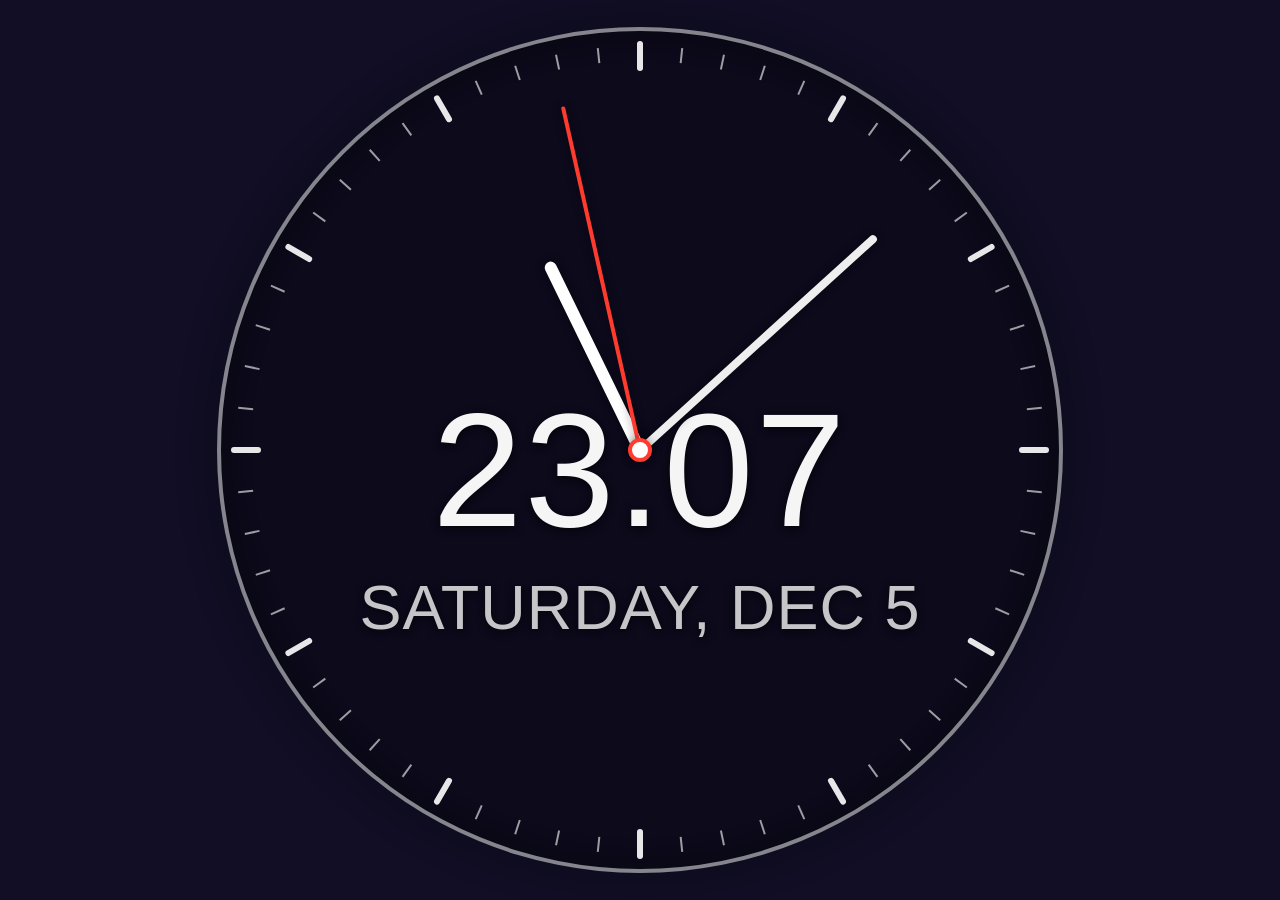
==== src/index.html @ b0d95bd7 "Restructure and attempt to improve performance." ====
<!DOCTYPE html>
<html lang="en">

<head>
    <meta charset="UTF-8">
    <meta name="viewport" content="width=device-width, initial-scale=1.0, maximum-scale=1.0, user-scalable=no">
    <meta name="apple-mobile-web-app-capable" content="yes">
    <meta name="apple-mobile-web-app-status-bar-style" content="black">
    <title>Nightstand Clock</title>
    <link rel="stylesheet" href="style.css">
</head>

<body>
    <div id="clock-container">
        <div id="clock-face">
            <div id="ticks"></div>
            <div id="digital-container">
                <div id="digital-time">--:--</div>
                <div id="digital-date">--</div>
            </div>
            <div id="hour-hand" class="hand"></div>
            <div id="minute-hand" class="hand"></div>
            <div id="second-hand" class="hand"></div>
            <div id="center-dot"></div>
        </div>
    </div>
    <script src="script.js"></script>
</body>

</html>
---- src/style.css ----
/* Reset */
* {
    box-sizing: border-box;
    margin: 0;
    padding: 0;
}

/* Root variables */
:root {
    --bg-color: #000;
    --primary-color: #ff3b30; /* accent for second hand */
    --hand-color: #fff;
    --transition-speed: 0.2s;
    --clock-padding: 3vmin;
}

/* Base */
html, body {
    width: 100%;
    height: 100%;
    overflow: hidden;
    font-family: -apple-system, BlinkMacSystemFont, "Segoe UI", Roboto, Helvetica, Arial, sans-serif;
    background-color: var(--bg-color);
    transition: background-color 1s linear;
    color: #fff;
}

/* Clock container */
#clock-container {
    width: 100%;
    height: 100%;
    padding: var(--clock-padding);
    display: flex;
    justify-content: center;
    align-items: center;
}
/* iOS 9 fallback */
#clock-container {
    display: -webkit-flex;
    -webkit-justify-content: center;
    -webkit-align-items: center;
}

/* Clock face */
#clock-face {
    position: relative;
    width: calc(100vmin - (2 * var(--clock-padding)));
    height: calc(100vmin - (2 * var(--clock-padding)));
    border-radius: 50%;
    background: rgba(0, 0, 0, 0.25);
    border: 4px solid rgba(255, 255, 255, 0.5);
    box-shadow: inset 0 0 40px rgba(0, 0, 0, 0.5), 0 0 40px rgba(0, 0, 0, 0.3);
}

/* Ticks */
#ticks {
    position: absolute;
    width: 100%;
    height: 100%;
    top: 0;
    left: 0;
}
.tick {
    position: absolute;
    top: 0;
    left: 50%;
    transform-origin: bottom center;
    -webkit-transform-origin: bottom center;
    background-color: transparent;
    height: 50%;
}
.tick-hour {
    width: 6px;
    margin-left: -3px;
}
.tick-hour::after {
    content: '';
    position: absolute;
    top: 10px;
    left: 0;
    width: 100%;
    height: 30px;
    background-color: rgba(255, 255, 255, 0.9);
    border-radius: 3px;
    transition: background-color var(--transition-speed);
}
.tick-minute {
    width: 2px;
    margin-left: -1px;
}
.tick-minute::after {
    content: '';
    position: absolute;
    top: 15px;
    left: 0;
    width: 100%;
    height: 15px;
    background-color: rgba(255, 255, 255, 0.6);
    transition: background-color var(--transition-speed);
}

/* Digital display */
#digital-container {
    position: absolute;
    width: 78%;
    bottom: 27%;
    left: 50%;
    transform: translateX(-50%);
    text-align: center;
    color: rgba(255, 255, 255, 0.96);
    text-shadow: 0 2px 8px rgba(0, 0, 0, 0.75);
}
#digital-time {
    font-size: 18vmin;
    font-weight: 300;
    letter-spacing: 2px;
    margin-bottom: 8px;
    transition: color var(--transition-speed);
}
#digital-date {
    font-size: 7vmin;
    font-weight: 400;
    text-transform: uppercase;
    letter-spacing: 1px;
    opacity: 0.8;
    transition: opacity var(--transition-speed);
}

/* Hands */
.hand {
    position: absolute;
    bottom: 50%;
    left: 50%;
    transform-origin: 50% 100%;
    -webkit-transform-origin: 50% 100%;
    border-radius: 10px 10px 0 0;
    box-shadow: 0 0 10px rgba(0, 0, 0, 0.4);
    transition: transform var(--transition-speed) ease-out;
    z-index: 2;
}
#hour-hand {
    width: 12px;
    height: 25%;
    margin-left: -6px;
    background-color: var(--hand-color);
}
#minute-hand {
    width: 8px;
    height: 38%;
    margin-left: -4px;
    background-color: #eee;
}
#second-hand {
    width: 4px;
    height: 42%;
    margin-left: -2px;
    background-color: var(--primary-color);
}

/* Center dot */
#center-dot {
    position: absolute;
    top: 50%;
    left: 50%;
    width: 24px;
    height: 24px;
    margin-top: -12px;
    margin-left: -12px;
    background-color: #fff;
    border: 4px solid var(--primary-color);
    border-radius: 50%;
    box-shadow: 0 0 10px rgba(0, 0, 0, 0.4);
    z-index: 3;
}
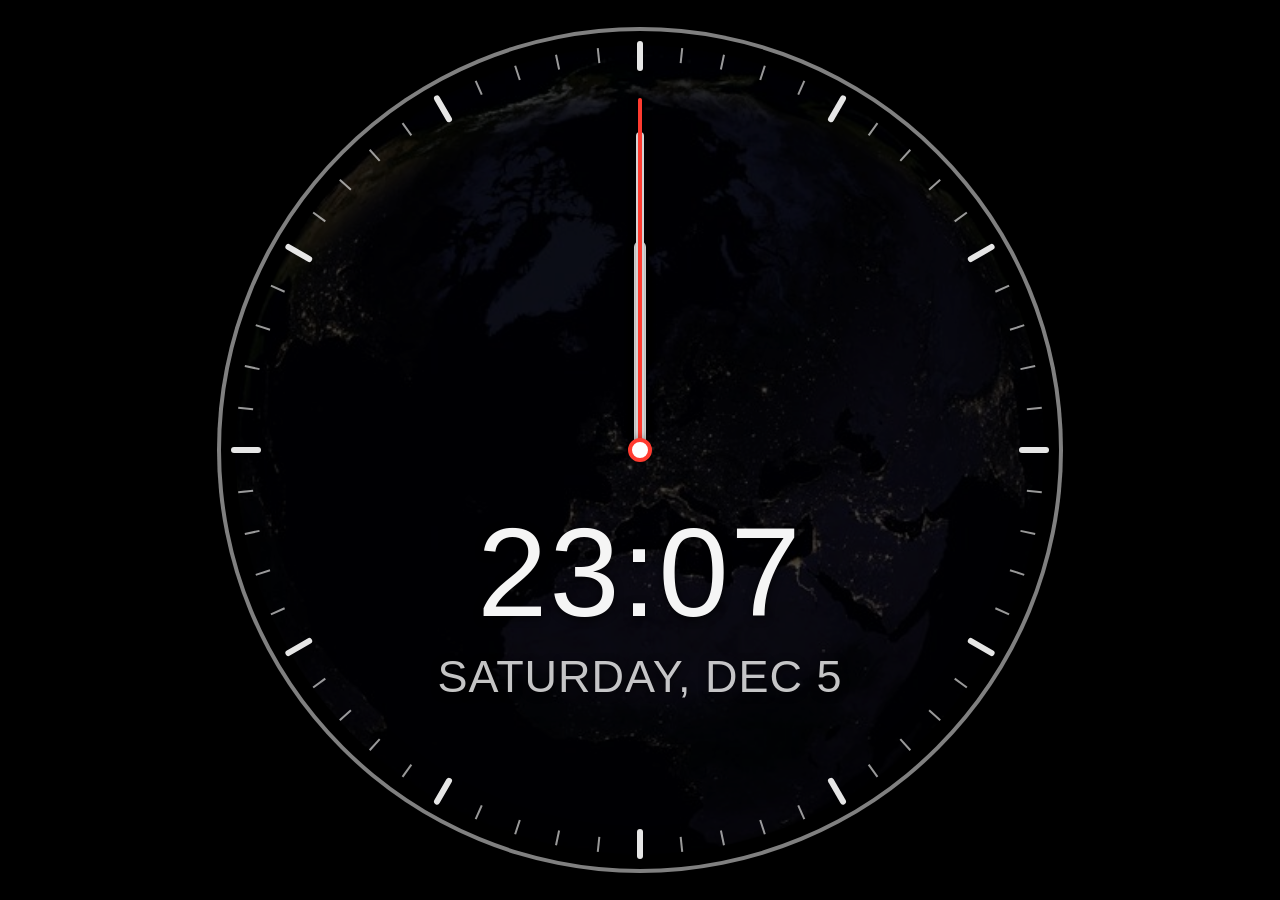
==== commit 7d19f703: "Integrated decisions into main implementation." ====
--- a/src/index.html
+++ b/src/index.html
@@ -7,10 +7,15 @@
     <meta name="apple-mobile-web-app-capable" content="yes">
     <meta name="apple-mobile-web-app-status-bar-style" content="black">
     <title>Nightstand Clock</title>
-    <link rel="stylesheet" href="style.css">
+    <!-- Bump the shared asset version when shipped CSS/JS changes. -->
+    <link rel="stylesheet" href="style.css?v=earth-2">
 </head>
 
 <body>
+    <div id="earth-backdrop" aria-hidden="true">
+        <img id="earth-still" alt="">
+        <canvas id="earth-surface" width="512" height="512"></canvas>
+    </div>
     <div id="clock-container">
         <div id="clock-face">
             <div id="ticks"></div>
@@ -24,7 +29,9 @@
             <div id="center-dot"></div>
         </div>
     </div>
-    <script src="script.js"></script>
+    <script src="script.js?v=earth-2"></script>
+    <script src="earth-math.js?v=earth-2"></script>
+    <script src="earth.js?v=earth-2"></script>
 </body>
 
-</html>+</html>
--- a/src/style.css
+++ b/src/style.css
@@ -102,23 +102,23 @@
 /* Digital display */
 #digital-container {
     position: absolute;
-    width: 78%;
-    bottom: 27%;
-    left: 50%;
-    transform: translateX(-50%);
+    width: 72%;
+    top: 68%;
+    left: 50%;
+    transform: translate(-50%, -50%);
     text-align: center;
     color: rgba(255, 255, 255, 0.96);
     text-shadow: 0 2px 8px rgba(0, 0, 0, 0.75);
 }
 #digital-time {
-    font-size: 18vmin;
+    font-size: 14vmin;
     font-weight: 300;
     letter-spacing: 2px;
-    margin-bottom: 8px;
+    margin-bottom: 6px;
     transition: color var(--transition-speed);
 }
 #digital-date {
-    font-size: 7vmin;
+    font-size: 5vmin;
     font-weight: 400;
     text-transform: uppercase;
     letter-spacing: 1px;
@@ -133,9 +133,19 @@
     left: 50%;
     transform-origin: 50% 100%;
     -webkit-transform-origin: 50% 100%;
+    animation-name: hand-rotate;
+    animation-timing-function: linear;
+    animation-iteration-count: infinite;
+    animation-play-state: running;
+    animation-fill-mode: both;
+    -webkit-animation-name: hand-rotate;
+    -webkit-animation-timing-function: linear;
+    -webkit-animation-iteration-count: infinite;
+    -webkit-animation-play-state: running;
+    -webkit-animation-fill-mode: both;
     border-radius: 10px 10px 0 0;
     box-shadow: 0 0 10px rgba(0, 0, 0, 0.4);
-    transition: transform var(--transition-speed) ease-out;
+    will-change: transform;
     z-index: 2;
 }
 #hour-hand {
@@ -155,6 +165,16 @@
     height: 42%;
     margin-left: -2px;
     background-color: var(--primary-color);
+}
+
+@-webkit-keyframes hand-rotate {
+    from { -webkit-transform: rotate(0deg); }
+    to { -webkit-transform: rotate(360deg); }
+}
+
+@keyframes hand-rotate {
+    from { transform: rotate(0deg); }
+    to { transform: rotate(360deg); }
 }
 
 /* Center dot */
@@ -172,3 +192,27 @@
     box-shadow: 0 0 10px rgba(0, 0, 0, 0.4);
     z-index: 3;
 }
+
+/* Fixed geography; sunlight alone changes. Clock remains in the foreground. */
+#earth-backdrop {
+    display: none;
+    position: absolute;
+    width: 90vmin;
+    height: 90vmin;
+    top: 50%;
+    left: 50%;
+    -webkit-transform: translate(-50%, -50%);
+    transform: translate(-50%, -50%);
+    border-radius: 50%;
+    overflow: hidden;
+    opacity: 0.4;
+    pointer-events: none;
+}
+#earth-still, #earth-surface {
+    display: none;
+    width: 100%;
+    height: 100%;
+}
+#earth-backdrop ~ #clock-container {
+    position: relative;
+}
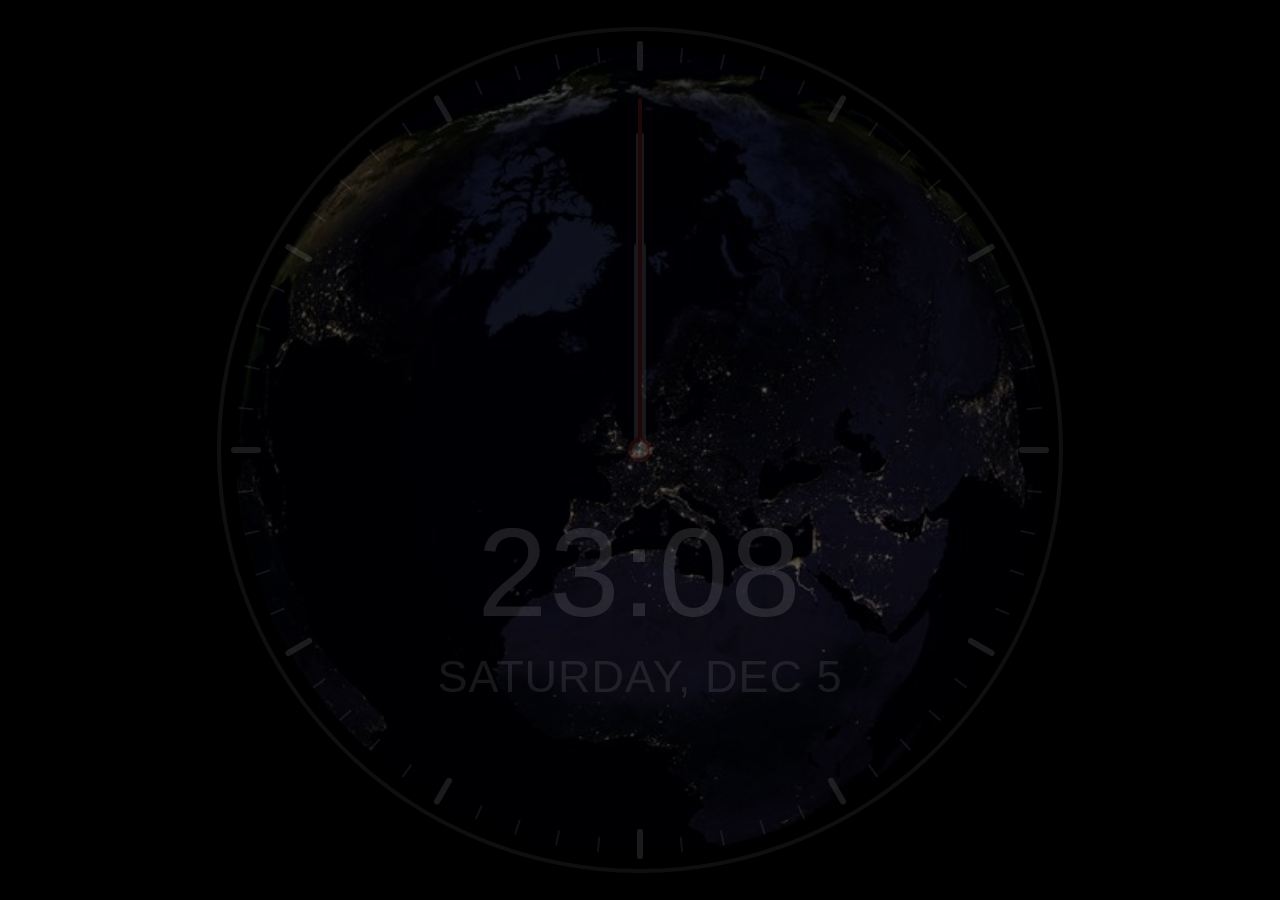
==== commit ad912842: "Brightness controls" ====
--- a/src/index.html
+++ b/src/index.html
@@ -8,7 +8,7 @@
     <meta name="apple-mobile-web-app-status-bar-style" content="black">
     <title>Nightstand Clock</title>
     <!-- Bump the shared asset version when shipped CSS/JS changes. -->
-    <link rel="stylesheet" href="style.css?v=earth-2">
+    <link rel="stylesheet" href="style.css?v=brightness-1">
 </head>
 
 <body>
@@ -16,7 +16,7 @@
         <img id="earth-still" alt="">
         <canvas id="earth-surface" width="512" height="512"></canvas>
     </div>
-    <div id="clock-container">
+    <div id="clock-container" style="opacity: 0.12">
         <div id="clock-face">
             <div id="ticks"></div>
             <div id="digital-container">
@@ -29,9 +29,29 @@
             <div id="center-dot"></div>
         </div>
     </div>
-    <script src="script.js?v=earth-2"></script>
-    <script src="earth-math.js?v=earth-2"></script>
-    <script src="earth.js?v=earth-2"></script>
+    <button id="brightness-toggle" type="button" aria-label="Show brightness controls"
+        aria-controls="brightness-panel" aria-expanded="false"></button>
+    <section id="brightness-panel" role="region" aria-label="Brightness controls" hidden>
+        <div class="brightness-heading">Brightness <button id="brightness-close" type="button">Hide</button></div>
+        <label for="brightness-mode">Profile</label>
+        <select id="brightness-mode">
+            <option value="auto">Auto</option>
+            <option value="day">Day</option>
+            <option value="night">Night</option>
+        </select>
+        <p id="brightness-profile"></p>
+        <label for="clock-brightness">Clock <span id="clock-brightness-value"></span></label>
+        <input id="clock-brightness" type="range" min="0" max="100" step="1" value="12">
+        <label for="earth-brightness">Earth <span id="earth-brightness-value"></span></label>
+        <input id="earth-brightness" type="range" min="0" max="100" step="1" value="40">
+        <p>Auto: Day 08:00–20:00, Night 20:00–08:00 (local time). Select Day or Night to adjust and preview it.</p>
+        <p id="brightness-storage">Settings save on this device. Tap the top-right corner to show or hide controls.</p>
+    </section>
+    <!-- Apply saved intensity before starting the clock or loading Earth imagery. -->
+    <script src="brightness.js?v=brightness-1"></script>
+    <script src="script.js?v=brightness-1"></script>
+    <script src="earth-math.js?v=brightness-1"></script>
+    <script src="earth.js?v=brightness-1"></script>
 </body>
 
 </html>
--- a/src/style.css
+++ b/src/style.css
@@ -216,3 +216,108 @@
 #earth-backdrop ~ #clock-container {
     position: relative;
 }
+
+/* Production calibration controls. The closed corner target emits no light. */
+#brightness-toggle {
+    position: fixed;
+    top: 0;
+    right: 0;
+    width: 64px;
+    height: 64px;
+    z-index: 20;
+    border: 0;
+    padding: 0;
+    background: transparent;
+    color: transparent;
+    -webkit-appearance: none;
+    -webkit-tap-highlight-color: transparent;
+    cursor: pointer;
+}
+#brightness-toggle:focus {
+    outline: none;
+}
+#brightness-panel[hidden] {
+    display: none;
+}
+#brightness-panel {
+    position: fixed;
+    z-index: 21;
+    top: 68px;
+    right: 12px;
+    width: 300px;
+    max-width: calc(100% - 24px);
+    max-height: calc(100% - 80px);
+    overflow-y: auto;
+    -webkit-overflow-scrolling: touch;
+    padding: 16px;
+    background: #080808;
+    color: #888;
+    border: 1px solid #252525;
+    border-radius: 8px;
+    font-size: 15px;
+    line-height: 1.4;
+}
+.brightness-heading {
+    font-size: 18px;
+    margin-bottom: 12px;
+}
+#brightness-panel button, #brightness-panel select {
+    background: #151515;
+    color: #999;
+    border: 1px solid #333;
+    border-radius: 4px;
+    min-height: 44px;
+    padding: 4px 12px;
+    font: inherit;
+}
+#brightness-close {
+    float: right;
+}
+#brightness-panel label {
+    display: block;
+    clear: both;
+    margin-top: 12px;
+}
+#brightness-panel label span {
+    float: right;
+}
+#brightness-mode {
+    width: 100%;
+}
+#brightness-panel p {
+    margin-top: 12px;
+    font-size: 13px;
+}
+#brightness-panel input[type="range"] {
+    -webkit-appearance: none;
+    appearance: none;
+    display: block;
+    width: 100%;
+    height: 44px;
+    background: transparent;
+}
+#brightness-panel input[type="range"]::-webkit-slider-runnable-track {
+    height: 4px;
+    background: #383838;
+    border-radius: 2px;
+}
+#brightness-panel input[type="range"]::-webkit-slider-thumb {
+    -webkit-appearance: none;
+    width: 28px;
+    height: 28px;
+    margin-top: -12px;
+    border: 1px solid #555;
+    border-radius: 50%;
+    background: #777;
+}
+#brightness-panel input[type="range"]::-moz-range-track {
+    height: 4px;
+    background: #383838;
+}
+#brightness-panel input[type="range"]::-moz-range-thumb {
+    width: 28px;
+    height: 28px;
+    border: 1px solid #555;
+    border-radius: 50%;
+    background: #777;
+}
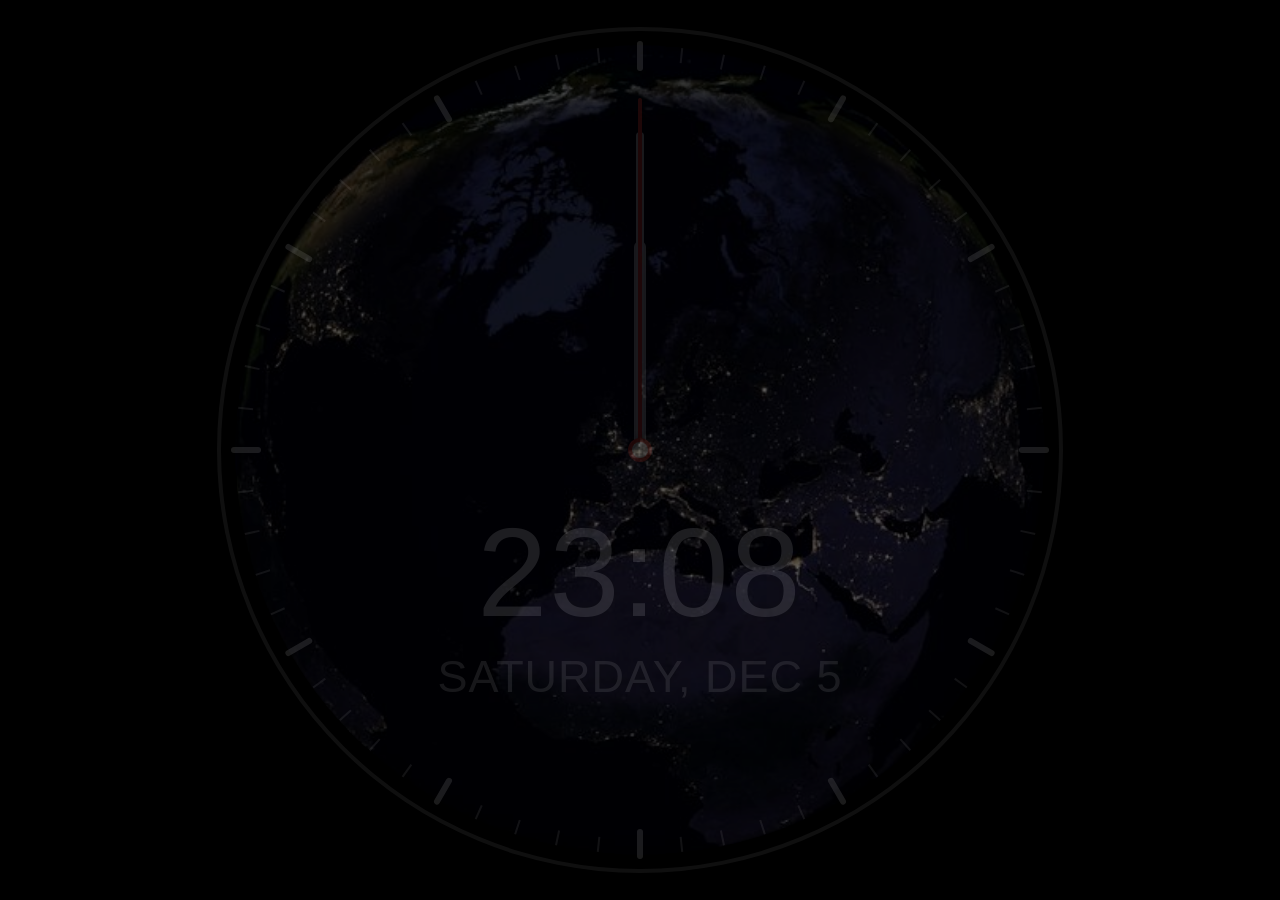
==== commit c1593e9f: "Brightness controls - revision Small difference in presentation of the profiles and updated defaults" ====
--- a/src/index.html
+++ b/src/index.html
@@ -8,7 +8,7 @@
     <meta name="apple-mobile-web-app-status-bar-style" content="black">
     <title>Nightstand Clock</title>
     <!-- Bump the shared asset version when shipped CSS/JS changes. -->
-    <link rel="stylesheet" href="style.css?v=brightness-1">
+    <link rel="stylesheet" href="style.css?v=brightness-2">
 </head>
 
 <body>
@@ -33,12 +33,11 @@
         aria-controls="brightness-panel" aria-expanded="false"></button>
     <section id="brightness-panel" role="region" aria-label="Brightness controls" hidden>
         <div class="brightness-heading">Brightness <button id="brightness-close" type="button">Hide</button></div>
-        <label for="brightness-mode">Profile</label>
-        <select id="brightness-mode">
-            <option value="auto">Auto</option>
-            <option value="day">Day</option>
-            <option value="night">Night</option>
-        </select>
+        <div id="brightness-mode" role="group" aria-label="Profile">
+            <button type="button" data-profile="auto" aria-pressed="true">Auto</button>
+            <button type="button" data-profile="day" aria-pressed="false">Day</button>
+            <button type="button" data-profile="night" aria-pressed="false">Night</button>
+        </div>
         <p id="brightness-profile"></p>
         <label for="clock-brightness">Clock <span id="clock-brightness-value"></span></label>
         <input id="clock-brightness" type="range" min="0" max="100" step="1" value="12">
@@ -48,10 +47,10 @@
         <p id="brightness-storage">Settings save on this device. Tap the top-right corner to show or hide controls.</p>
     </section>
     <!-- Apply saved intensity before starting the clock or loading Earth imagery. -->
-    <script src="brightness.js?v=brightness-1"></script>
-    <script src="script.js?v=brightness-1"></script>
-    <script src="earth-math.js?v=brightness-1"></script>
-    <script src="earth.js?v=brightness-1"></script>
+    <script src="brightness.js?v=brightness-2"></script>
+    <script src="script.js?v=brightness-2"></script>
+    <script src="earth-math.js?v=brightness-2"></script>
+    <script src="earth.js?v=brightness-2"></script>
 </body>
 
 </html>
--- a/src/style.css
+++ b/src/style.css
@@ -261,7 +261,7 @@
     font-size: 18px;
     margin-bottom: 12px;
 }
-#brightness-panel button, #brightness-panel select {
+#brightness-panel button {
     background: #151515;
     color: #999;
     border: 1px solid #333;
@@ -283,6 +283,21 @@
 }
 #brightness-mode {
     width: 100%;
+    clear: both;
+    padding-top: 12px;
+    white-space: nowrap;
+}
+#brightness-mode button {
+    -webkit-appearance: none;
+    width: 31%;
+    padding: 4px;
+}
+#brightness-mode button[aria-pressed="true"] {
+    color: #bbb;
+    background: #333;
+    border-color: #999;
+    font-weight: bold;
+    text-decoration: underline;
 }
 #brightness-panel p {
     margin-top: 12px;
